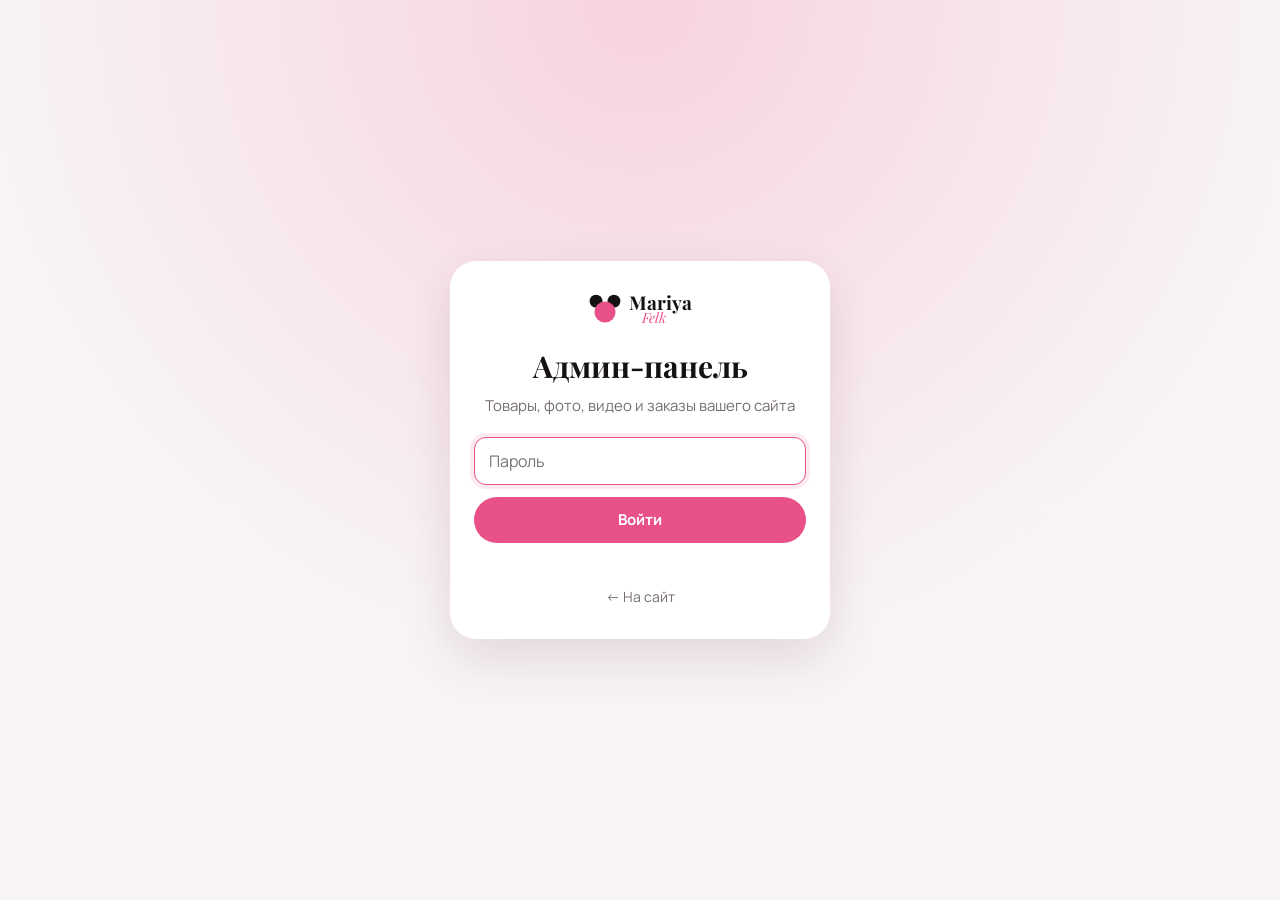
==== admin.html @ 867751b7 "Mariya Felk: демо-сайт магазина, корзина, заказы и админка Co-Authored-By: Claude Opus 5.5 <noreply@" ====
<!doctype html>
<html lang="ru">
<head>
<meta charset="utf-8">
<meta name="viewport" content="width=device-width, initial-scale=1, viewport-fit=cover">
<title>Админка — Mariya Felk</title>
<meta name="robots" content="noindex">
<meta name="theme-color" content="#161214">
<link rel="icon" href="data:image/svg+xml,%3Csvg xmlns='http://www.w3.org/2000/svg' viewBox='0 0 100 90'%3E%3Ccircle cx='22' cy='22' r='20' fill='%23111'/%3E%3Ccircle cx='78' cy='22' r='20' fill='%23111'/%3E%3Ccircle cx='50' cy='56' r='33' fill='%23E8508A'/%3E%3C/svg%3E">
<link rel="preconnect" href="https://fonts.googleapis.com">
<link rel="preconnect" href="https://fonts.gstatic.com" crossorigin>
<link href="https://fonts.googleapis.com/css2?family=Manrope:wght@400;500;600;700;800&family=Playfair+Display:ital,wght@0,700;1,600&display=swap" rel="stylesheet">
<link rel="stylesheet" href="admin.css?v=1">
</head>
<body>

<!-- Вход -->
<div class="login" id="login" hidden>
  <form class="login-box" id="loginForm">
    <div id="loginLogo"></div>
    <h1>Админ-панель</h1>
    <p>Товары, фото, видео и заказы вашего сайта</p>
    <input class="inp" id="pwd" type="password" placeholder="Пароль" autocomplete="current-password" required>
    <button class="btn btn-pink" type="submit">Войти</button>
    <div class="err" id="loginErr"></div>
    <a href="./" class="link">← На сайт</a>
  </form>
</div>

<!-- Панель -->
<div class="app" id="app" hidden>
  <header class="top">
    <div id="topLogo"></div>
    <nav class="tabs" id="tabs">
      <button data-tab="orders" class="on">Заказы <span class="pill" id="newCount" hidden></span></button>
      <button data-tab="items">Товары</button>
      <button data-tab="cats">Категории</button>
      <button data-tab="promos">Баннеры</button>
      <button data-tab="settings">Магазин</button>
    </nav>
    <div class="top-act">
      <a href="./" target="_blank" class="ghost-btn">Сайт ↗</a>
      <button class="ghost-btn" id="logout">Выйти</button>
    </div>
  </header>

  <main class="main">
    <!-- Заказы -->
    <section class="pane" data-pane="orders">
      <div class="pane-h">
        <div><h2>Заказы</h2><p class="sub" id="ordersSub"></p></div>
        <button class="btn btn-light" id="ordersReload">Обновить</button>
      </div>
      <div class="chips" id="orderFilter"></div>
      <div class="orders" id="orders"></div>
    </section>

    <!-- Товары -->
    <section class="pane" data-pane="items" hidden>
      <div class="pane-h">
        <div><h2>Товары</h2><p class="sub" id="itemsSub"></p></div>
        <button class="btn btn-pink" id="addItem">+ Добавить товар</button>
      </div>
      <input class="inp search" id="itemQ" type="search" placeholder="Поиск по названию">
      <div class="chips" id="itemCats"></div>
      <div class="items" id="itemRows"></div>
    </section>

    <!-- Категории -->
    <section class="pane" data-pane="cats" hidden>
      <div class="pane-h">
        <div><h2>Категории</h2><p class="sub">Разделы каталога на сайте. Пустые категории покупатели не видят.</p></div>
        <button class="btn btn-pink" id="addCat">+ Категория</button>
      </div>
      <div class="list" id="catRows"></div>
    </section>

    <!-- Баннеры и акции -->
    <section class="pane" data-pane="promos" hidden>
      <div class="pane-h">
        <div><h2>Баннеры и акции</h2><p class="sub">Показываются над каталогом. Можно дать скидку в % на всё, категорию или выбранные товары.</p></div>
        <button class="btn btn-pink" id="addPromo">+ Баннер</button>
      </div>
      <div class="list" id="promoRows"></div>
    </section>

    <!-- Настройки -->
    <section class="pane" data-pane="settings" hidden>
      <div class="pane-h"><div><h2>Магазин</h2><p class="sub">Контакты и тексты на сайте</p></div></div>
      <form class="card form" id="setForm"></form>
    </section>
  </main>
</div>

<!-- Окно редактирования -->
<div class="sheet" id="sheet" hidden>
  <div class="sheet-bg" data-sheet-close></div>
  <div class="sheet-box">
    <div class="sheet-h">
      <button class="ghost-btn" data-sheet-close>Отмена</button>
      <b id="sheetTitle"></b>
      <button class="btn btn-pink sm" id="sheetSave">Сохранить</button>
    </div>
    <div class="sheet-body">
      <form class="form" id="sheetForm" onsubmit="return false"></form>
    </div>
  </div>
</div>

<div class="busy" id="busy" hidden><div class="busy-box"><div class="spin"></div><span id="busyText">Сохраняем…</span><div class="bar" hidden><i id="busyBar"></i></div></div></div>
<div class="toast" id="toast"></div>

<script src="common.js?v=1"></script>
<script src="admin.js?v=1"></script>
</body>
</html>
---- admin.css ----
/* Mariya Felk — админка */
:root { --pink: #E8508A; --pink-d: #C93A72; --pink-2: #F7D3DF; --pink-3: #FDEFF4; --ink: #161214; --muted: #776E72; --line: #ECE3E7; --bg: #F8F4F6; --ok: #12B76A; --err: #D92D20; --sans: 'Manrope', system-ui, sans-serif; --serif: 'Playfair Display', Georgia, serif; }
* { box-sizing: border-box; -webkit-tap-highlight-color: transparent; }
[hidden] { display: none !important; }
body { margin: 0; font-family: var(--sans); background: var(--bg); color: var(--ink); font-size: 15px; line-height: 1.45; -webkit-font-smoothing: antialiased; }
body.lock { overflow: hidden; }
button { font: inherit; color: inherit; border: 0; background: none; cursor: pointer; padding: 0; }
input, select, textarea { font: inherit; color: inherit; }
img, video { display: block; max-width: 100%; }
a { color: inherit; }
h1, h2 { font-family: var(--serif); margin: 0; line-height: 1.1; }

.btn { display: inline-flex; align-items: center; justify-content: center; gap: 6px; height: 46px; padding: 0 20px; border-radius: 999px; font-weight: 700; white-space: nowrap; transition: background .2s, transform .1s; }
.btn:active { transform: scale(.97); }
.btn.sm { height: 38px; padding: 0 16px; font-size: 14px; }
.btn-pink { background: var(--pink); color: #fff; }
.btn-pink:hover { background: var(--pink-d); }
.btn-dark { background: var(--ink); color: #fff; }
.btn-light { background: #fff; box-shadow: inset 0 0 0 1.5px var(--line); }
.btn-danger { background: #FEE4E2; color: var(--err); }
.ghost-btn { height: 38px; padding: 0 14px; border-radius: 999px; font-weight: 700; font-size: 14px; display: inline-flex; align-items: center; text-decoration: none; }
.ghost-btn:hover { background: rgba(0,0,0,.05); }
.inp { width: 100%; height: 48px; border-radius: 12px; border: 1.5px solid var(--line); background: #fff; padding: 0 14px; font-size: 16px; outline: none; }
.inp:focus { border-color: var(--pink); box-shadow: 0 0 0 4px rgba(232,80,138,.12); }
textarea.inp { height: auto; min-height: 110px; padding: 12px 14px; resize: vertical; }
select.inp { appearance: auto; }

/* вход */
.login { min-height: 100vh; min-height: 100dvh; display: grid; place-items: center; padding: 20px; background: radial-gradient(circle at 50% 0%, var(--pink-2), var(--bg) 60%); }
.login-box { width: 100%; max-width: 380px; background: #fff; border-radius: 26px; padding: 32px 24px; text-align: center; box-shadow: 0 20px 50px rgba(70,20,40,.12); display: grid; gap: 12px; }
.login-box h1 { font-size: 30px; margin-top: 10px; }
.login-box p { margin: 0 0 8px; color: var(--muted); }
.err { color: var(--err); font-weight: 600; min-height: 20px; font-size: 14px; }
.link { color: var(--muted); font-size: 14px; text-decoration: none; }

/* логотип (из common.js) */
.logo { display: inline-flex; align-items: center; gap: 8px; }
.logo-ears { width: 32px; height: 29px; }
.logo-ears circle { fill: var(--ink); }
.logo-ears circle:last-child { fill: var(--pink); }
.logo-txt { display: flex; flex-direction: column; line-height: .95; text-align: left; }
.logo-txt b { font-family: var(--serif); font-size: 19px; }
.logo-txt i { font-family: var(--serif); font-style: italic; font-size: 14px; color: var(--pink); margin-left: 13px; }
.logo-light .logo-ears circle { fill: #fff; }
.logo-light .logo-ears circle:last-child { fill: var(--pink); }
.logo-light .logo-txt b { color: #fff; }

/* верх */
.top { position: sticky; top: 0; z-index: 20; background: var(--ink); color: #fff; display: grid; grid-template-columns: auto 1fr; align-items: center; gap: 8px 12px; padding: 10px 14px 0; }
.top-act { display: flex; justify-content: flex-end; gap: 4px; }
.top-act .ghost-btn:hover { background: rgba(255,255,255,.1); }
.tabs { grid-column: 1 / -1; grid-row: 2; display: flex; gap: 2px; overflow-x: auto; scrollbar-width: none; margin: 0 -14px; padding: 0 10px; }
.tabs::-webkit-scrollbar { display: none; }
.tabs button { flex: none; height: 46px; padding: 0 14px; font-weight: 700; font-size: 14px; color: rgba(255,255,255,.6); border-bottom: 3px solid transparent; display: inline-flex; align-items: center; gap: 6px; }
.tabs button.on { color: #fff; border-color: var(--pink); }
.pill { background: var(--pink); color: #fff; border-radius: 999px; font-size: 11px; padding: 1px 7px; font-weight: 800; }

.main { max-width: 1100px; margin: 0 auto; padding: 18px 14px 100px; }
.pane-h { display: flex; justify-content: space-between; align-items: flex-start; gap: 12px; margin-bottom: 14px; flex-wrap: wrap; }
.pane-h h2 { font-size: 28px; }
.sub { margin: 4px 0 0; color: var(--muted); font-size: 14px; }
.search { margin-bottom: 10px; }
.chips { display: flex; gap: 6px; overflow-x: auto; scrollbar-width: none; margin: 0 -14px 14px; padding: 0 14px; }
.chips::-webkit-scrollbar { display: none; }
.chip { flex: none; height: 36px; padding: 0 14px; border-radius: 999px; background: #fff; box-shadow: inset 0 0 0 1.5px var(--line); font-weight: 700; font-size: 13px; }
.chip small { color: var(--muted); margin-left: 3px; }
.chip.on { background: var(--ink); color: #fff; box-shadow: none; }
.chip.on small { color: rgba(255,255,255,.6); }
.card { background: #fff; border-radius: 18px; padding: 18px; box-shadow: 0 1px 2px rgba(0,0,0,.04); }
.empty { text-align: center; color: var(--muted); padding: 40px 10px; background: #fff; border-radius: 18px; }

/* товары */
.items { display: grid; gap: 10px; }
.it { background: #fff; border-radius: 16px; padding: 10px; display: grid; grid-template-columns: 72px 1fr auto; gap: 12px; align-items: center; }
.it.off { opacity: .55; }
.it-img { width: 72px; height: 90px; border-radius: 10px; object-fit: cover; background: var(--bg); position: relative; overflow: hidden; }
.it-img img { width: 100%; height: 100%; object-fit: cover; }
.it-v { position: absolute; right: 4px; bottom: 4px; background: rgba(0,0,0,.6); color: #fff; font-size: 10px; font-weight: 800; border-radius: 6px; padding: 1px 5px; }
.it-name { font-weight: 700; line-height: 1.3; }
.it-meta { font-size: 13px; color: var(--muted); margin-top: 2px; }
.it-meta b { color: var(--ink); }
.it-meta .warn { color: var(--err); font-weight: 700; }
.it-act { display: flex; flex-direction: column; gap: 6px; align-items: flex-end; }
.sw { position: relative; width: 46px; height: 28px; flex: none; }
.sw input { opacity: 0; width: 0; height: 0; position: absolute; }
.sw span { position: absolute; inset: 0; border-radius: 99px; background: #D0C7CB; transition: background .2s; cursor: pointer; }
.sw span::after { content: ''; position: absolute; left: 3px; top: 3px; width: 22px; height: 22px; border-radius: 50%; background: #fff; transition: transform .2s; box-shadow: 0 1px 3px rgba(0,0,0,.2); }
.sw input:checked + span { background: var(--ok); }
.sw input:checked + span::after { transform: translateX(18px); }
.mini { height: 32px; padding: 0 12px; border-radius: 999px; font-size: 13px; font-weight: 700; background: var(--pink-3); color: var(--pink-d); }
.mini.gray { background: var(--bg); color: var(--ink); }

/* списки (категории, баннеры) */
.list { display: grid; gap: 8px; }
.row { background: #fff; border-radius: 14px; padding: 12px 14px; display: flex; align-items: center; gap: 12px; }
.row .grow { flex: 1; min-width: 0; }
.row b { display: block; }
.row small { color: var(--muted); }
.row img { width: 56px; height: 56px; border-radius: 10px; object-fit: cover; }
.ord-btns { display: flex; gap: 4px; }
.sq { width: 34px; height: 34px; border-radius: 10px; background: var(--bg); font-weight: 800; }
.sq:disabled { opacity: .3; cursor: default; }

/* заказы */
.orders { display: grid; gap: 12px; }
.ord { background: #fff; border-radius: 18px; overflow: hidden; }
.ord-h { display: flex; align-items: center; gap: 10px; padding: 14px 16px; cursor: pointer; }
.ord-h .grow { flex: 1; min-width: 0; }
.ord-n { font-weight: 800; font-size: 16px; }
.ord-who { color: var(--muted); font-size: 13px; white-space: nowrap; overflow: hidden; text-overflow: ellipsis; }
.ord-sum { font-weight: 800; text-align: right; }
.ord-date { font-size: 12px; color: var(--muted); text-align: right; }
.st { display: inline-block; border-radius: 999px; padding: 2px 10px; font-size: 12px; font-weight: 800; color: #fff; }
.ord-b { border-top: 1px solid var(--line); padding: 14px 16px 16px; display: grid; gap: 14px; }
.ord-grid { display: grid; gap: 8px; }
.kv { display: flex; justify-content: space-between; gap: 10px; font-size: 14px; }
.kv span { color: var(--muted); flex: none; }
.kv b { text-align: right; word-break: break-word; }
.ord-items { display: grid; gap: 8px; }
.oi { display: grid; grid-template-columns: 48px 1fr auto; gap: 10px; align-items: center; font-size: 14px; }
.oi img { width: 48px; height: 60px; border-radius: 8px; object-fit: cover; background: var(--bg); }
.oi small { color: var(--muted); display: block; }
.ord-act { display: flex; flex-wrap: wrap; gap: 8px; }
.ord-act .btn { height: 40px; font-size: 14px; padding: 0 14px; }
.st-pick { display: flex; flex-wrap: wrap; gap: 6px; }
.st-pick button { height: 34px; padding: 0 12px; border-radius: 999px; font-size: 13px; font-weight: 700; background: var(--bg); }
.st-pick button.on { color: #fff; }
.copy { cursor: pointer; text-decoration: underline dotted; }

/* форма */
.form { display: grid; gap: 16px; grid-template-columns: minmax(0, 1fr); }
.fld { display: grid; gap: 6px; }
.fld > span { font-weight: 700; font-size: 14px; }
.fld > small, .hint { color: var(--muted); font-size: 13px; }
.row2 { display: grid; grid-template-columns: 1fr 1fr; gap: 10px; }
.box { background: var(--bg); border-radius: 16px; padding: 14px; display: grid; gap: 12px; }
.box-h { display: flex; justify-content: space-between; align-items: center; gap: 10px; }
.box-h b { font-size: 15px; }
.checks { display: flex; flex-wrap: wrap; gap: 8px; }
.checks label { cursor: pointer; }
.checks input { display: none; }
.checks span { display: inline-flex; align-items: center; height: 36px; padding: 0 14px; border-radius: 999px; background: #fff; box-shadow: inset 0 0 0 1.5px var(--line); font-weight: 700; font-size: 13px; }
.checks input:checked + span { background: var(--ink); color: #fff; box-shadow: none; }

/* медиа в форме товара */
.media { display: grid; grid-template-columns: repeat(auto-fill, minmax(96px, 1fr)); gap: 8px; }
.mtile { position: relative; aspect-ratio: 4 / 5; border-radius: 12px; overflow: hidden; background: #fff; }
.mtile img, .mtile video { width: 100%; height: 100%; object-fit: cover; }
.mtile .main-l { position: absolute; left: 6px; top: 6px; background: var(--pink); color: #fff; font-size: 10px; font-weight: 800; border-radius: 6px; padding: 2px 6px; }
.mtile .mt-act { position: absolute; left: 0; right: 0; bottom: 0; display: flex; justify-content: space-between; padding: 5px; background: linear-gradient(transparent, rgba(0,0,0,.55)); }
.mtile .mt-act button { width: 28px; height: 28px; border-radius: 8px; background: rgba(255,255,255,.92); font-size: 13px; font-weight: 800; }
.mtile .mt-act button.del { color: var(--err); }
.mtile .play { position: absolute; inset: 0; display: grid; place-items: center; color: #fff; font-size: 26px; text-shadow: 0 2px 8px rgba(0,0,0,.5); pointer-events: none; }
.madd { aspect-ratio: 4 / 5; border-radius: 12px; border: 2px dashed #D9C9D0; display: grid; place-items: center; text-align: center; color: var(--pink-d); font-weight: 700; font-size: 13px; background: #fff; padding: 6px; }
.madd i { display: block; font-style: normal; font-size: 26px; line-height: 1; }

/* размеры */
.presets { display: flex; flex-wrap: wrap; gap: 6px; }
.presets button { height: 32px; padding: 0 12px; border-radius: 999px; background: #fff; box-shadow: inset 0 0 0 1.5px var(--line); font-size: 13px; font-weight: 700; }
.sizes-ed { display: grid; gap: 6px; }
.sz-row { display: grid; grid-template-columns: 1fr auto auto; gap: 8px; align-items: center; background: #fff; border-radius: 12px; padding: 6px 6px 6px 14px; }
.sz-row b { font-size: 15px; }
.sz-row .out { color: var(--err); font-size: 12px; font-weight: 700; margin-left: 6px; }
.step { display: flex; align-items: center; border-radius: 10px; background: var(--bg); }
.step button { width: 38px; height: 38px; font-size: 18px; font-weight: 700; }
.step input { width: 44px; height: 38px; border: 0; background: transparent; text-align: center; font-weight: 800; font-size: 15px; outline: none; -moz-appearance: textfield; }
.step input::-webkit-outer-spin-button, .step input::-webkit-inner-spin-button { -webkit-appearance: none; }
.sz-add { display: flex; gap: 6px; }
.sz-add .inp { height: 40px; }

/* окно */
.sheet { position: fixed; inset: 0; z-index: 50; }
.sheet-bg { position: absolute; inset: 0; background: rgba(22,18,20,.5); }
.sheet-box { position: absolute; inset: 0; background: var(--bg); display: flex; flex-direction: column; animation: up .28s cubic-bezier(.2,.8,.2,1); }
@keyframes up { from { transform: translateY(40px); opacity: 0; } }
.sheet-h { display: grid; grid-template-columns: auto 1fr auto; gap: 8px; align-items: center; padding: 10px 12px; background: #fff; border-bottom: 1px solid var(--line); }
.sheet-h b { text-align: center; font-size: 16px; white-space: nowrap; overflow: hidden; text-overflow: ellipsis; }
.sheet-body { flex: 1; overflow-y: auto; padding: 16px 14px 60px; }
.sheet-body .form { max-width: 720px; margin: 0 auto; }
.danger-zone { border-top: 1px solid var(--line); padding-top: 16px; }

.busy { position: fixed; inset: 0; z-index: 90; background: rgba(255,255,255,.6); display: grid; place-items: center; backdrop-filter: blur(2px); }
.busy-box { background: var(--ink); color: #fff; border-radius: 18px; padding: 18px 22px; display: grid; justify-items: center; gap: 10px; min-width: 220px; font-weight: 700; }
.spin { width: 30px; height: 30px; border-radius: 50%; border: 3px solid rgba(255,255,255,.25); border-top-color: var(--pink); animation: spin .8s linear infinite; }
@keyframes spin { to { transform: rotate(360deg); } }
.bar { width: 100%; height: 6px; border-radius: 3px; background: rgba(255,255,255,.2); overflow: hidden; }
.bar i { display: block; height: 100%; background: var(--pink); width: 0; transition: width .2s; }
.toast { position: fixed; z-index: 95; left: 50%; bottom: 24px; transform: translate(-50%, 20px); background: var(--ink); color: #fff; padding: 12px 20px; border-radius: 999px; font-weight: 700; font-size: 14px; opacity: 0; pointer-events: none; transition: all .25s; max-width: calc(100% - 28px); text-align: center; }
.toast.show { opacity: 1; transform: translate(-50%, 0); }
.toast.err { background: var(--err); }
.toast.ok { background: var(--ok); }

@media (min-width: 760px) {
  .top { grid-template-columns: auto 1fr auto; padding: 0 22px; gap: 20px; }
  .tabs { grid-column: auto; grid-row: auto; margin: 0; padding: 0; height: 64px; }
  .tabs button { height: 64px; }
  .main { padding: 28px 22px 80px; }
  .chips { margin: 0 0 14px; padding: 0; flex-wrap: wrap; }
  .items { grid-template-columns: 1fr 1fr; }
  .sheet-box { inset: 3vh auto 3vh 50%; transform: translateX(-50%); width: min(820px, 96vw); border-radius: 22px; overflow: hidden; animation: none; }
  .ord-grid { grid-template-columns: 1fr 1fr; column-gap: 30px; }
}
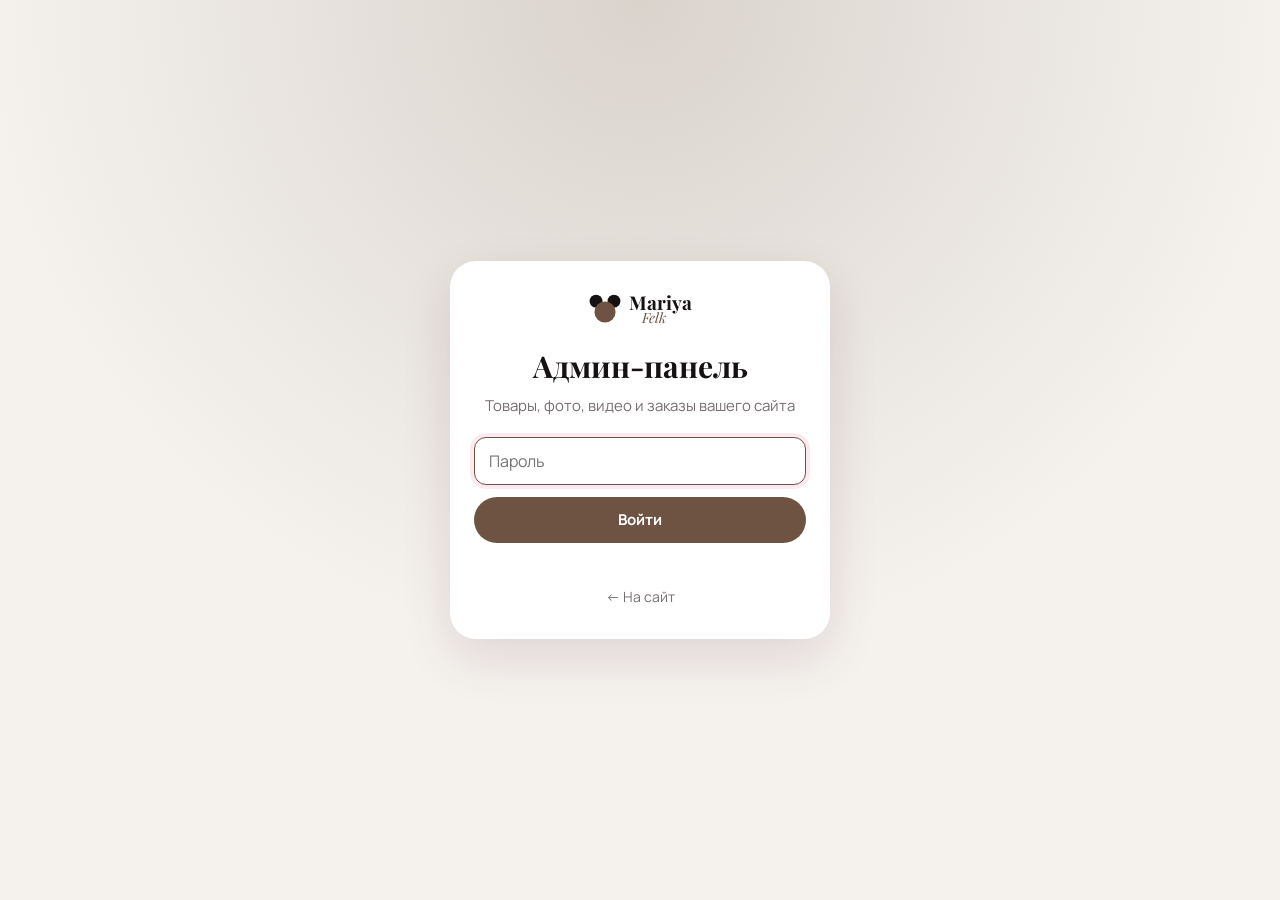
==== commit 8085a897: "Новый дизайн: палитра бетон/какао, главный экран с фото на весь экран, меньше Микки Co-Authored-By: " ====
--- a/admin.html
+++ b/admin.html
@@ -6,11 +6,11 @@
 <title>Админка — Mariya Felk</title>
 <meta name="robots" content="noindex">
 <meta name="theme-color" content="#161214">
-<link rel="icon" href="data:image/svg+xml,%3Csvg xmlns='http://www.w3.org/2000/svg' viewBox='0 0 100 90'%3E%3Ccircle cx='22' cy='22' r='20' fill='%23111'/%3E%3Ccircle cx='78' cy='22' r='20' fill='%23111'/%3E%3Ccircle cx='50' cy='56' r='33' fill='%23E8508A'/%3E%3C/svg%3E">
+<link rel="icon" href="data:image/svg+xml,%3Csvg xmlns='http://www.w3.org/2000/svg' viewBox='0 0 100 90'%3E%3Ccircle cx='22' cy='22' r='20' fill='%23111'/%3E%3Ccircle cx='78' cy='22' r='20' fill='%23111'/%3E%3Ccircle cx='50' cy='56' r='33' fill='%236E5242'/%3E%3C/svg%3E">
 <link rel="preconnect" href="https://fonts.googleapis.com">
 <link rel="preconnect" href="https://fonts.gstatic.com" crossorigin>
 <link href="https://fonts.googleapis.com/css2?family=Manrope:wght@400;500;600;700;800&family=Playfair+Display:ital,wght@0,700;1,600&display=swap" rel="stylesheet">
-<link rel="stylesheet" href="admin.css?v=1">
+<link rel="stylesheet" href="admin.css?v=2">
 </head>
 <body>
 
--- a/admin.css
+++ b/admin.css
@@ -1,5 +1,5 @@
 /* Mariya Felk — админка */
-:root { --pink: #E8508A; --pink-d: #C93A72; --pink-2: #F7D3DF; --pink-3: #FDEFF4; --ink: #161214; --muted: #776E72; --line: #ECE3E7; --bg: #F8F4F6; --ok: #12B76A; --err: #D92D20; --sans: 'Manrope', system-ui, sans-serif; --serif: 'Playfair Display', Georgia, serif; }
+:root { --pink: #6E5242; --pink-d: #533C30; --pink-2: #D9D3CC; --pink-3: #EFE8E1; --ink: #161214; --muted: #776E72; --line: #ECE3E7; --bg: #F5F2EE; --ok: #12B76A; --err: #D92D20; --sans: 'Manrope', system-ui, sans-serif; --serif: 'Playfair Display', Georgia, serif; }
 * { box-sizing: border-box; -webkit-tap-highlight-color: transparent; }
 [hidden] { display: none !important; }
 body { margin: 0; font-family: var(--sans); background: var(--bg); color: var(--ink); font-size: 15px; line-height: 1.45; -webkit-font-smoothing: antialiased; }
